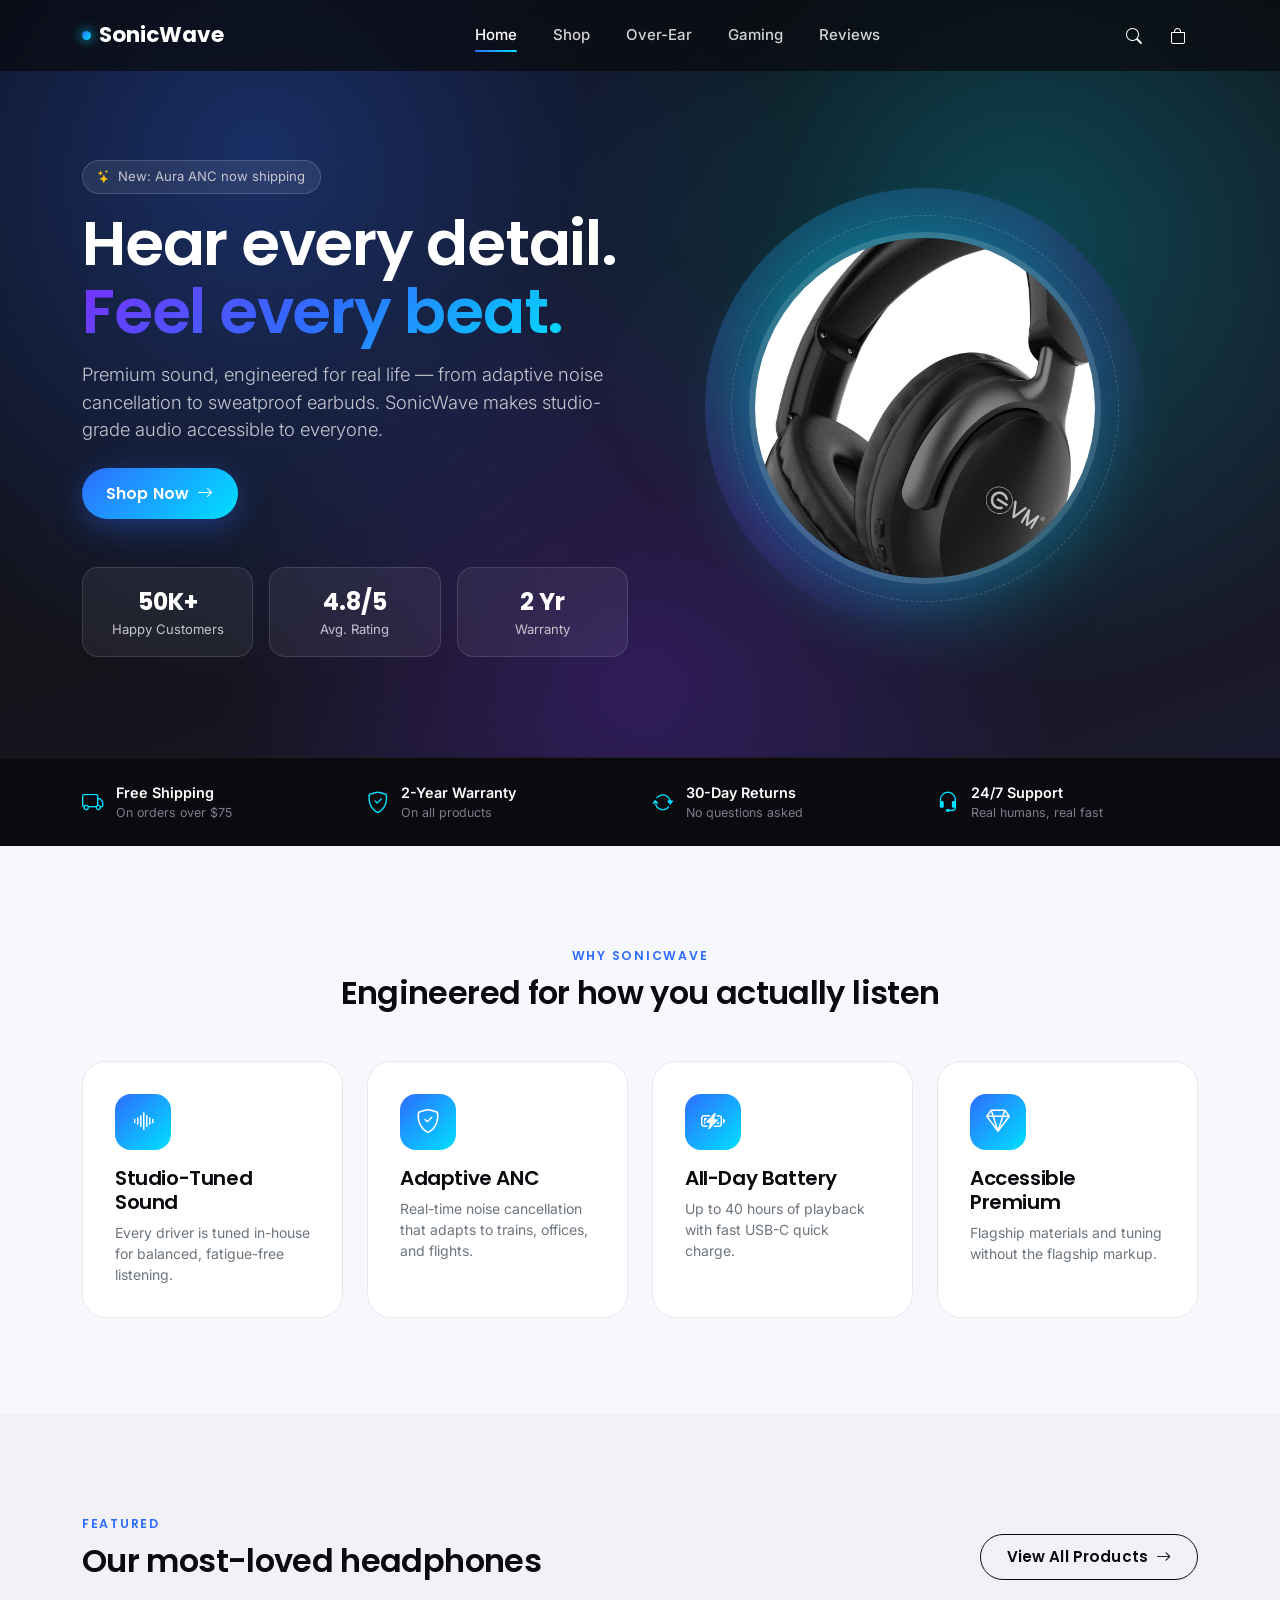
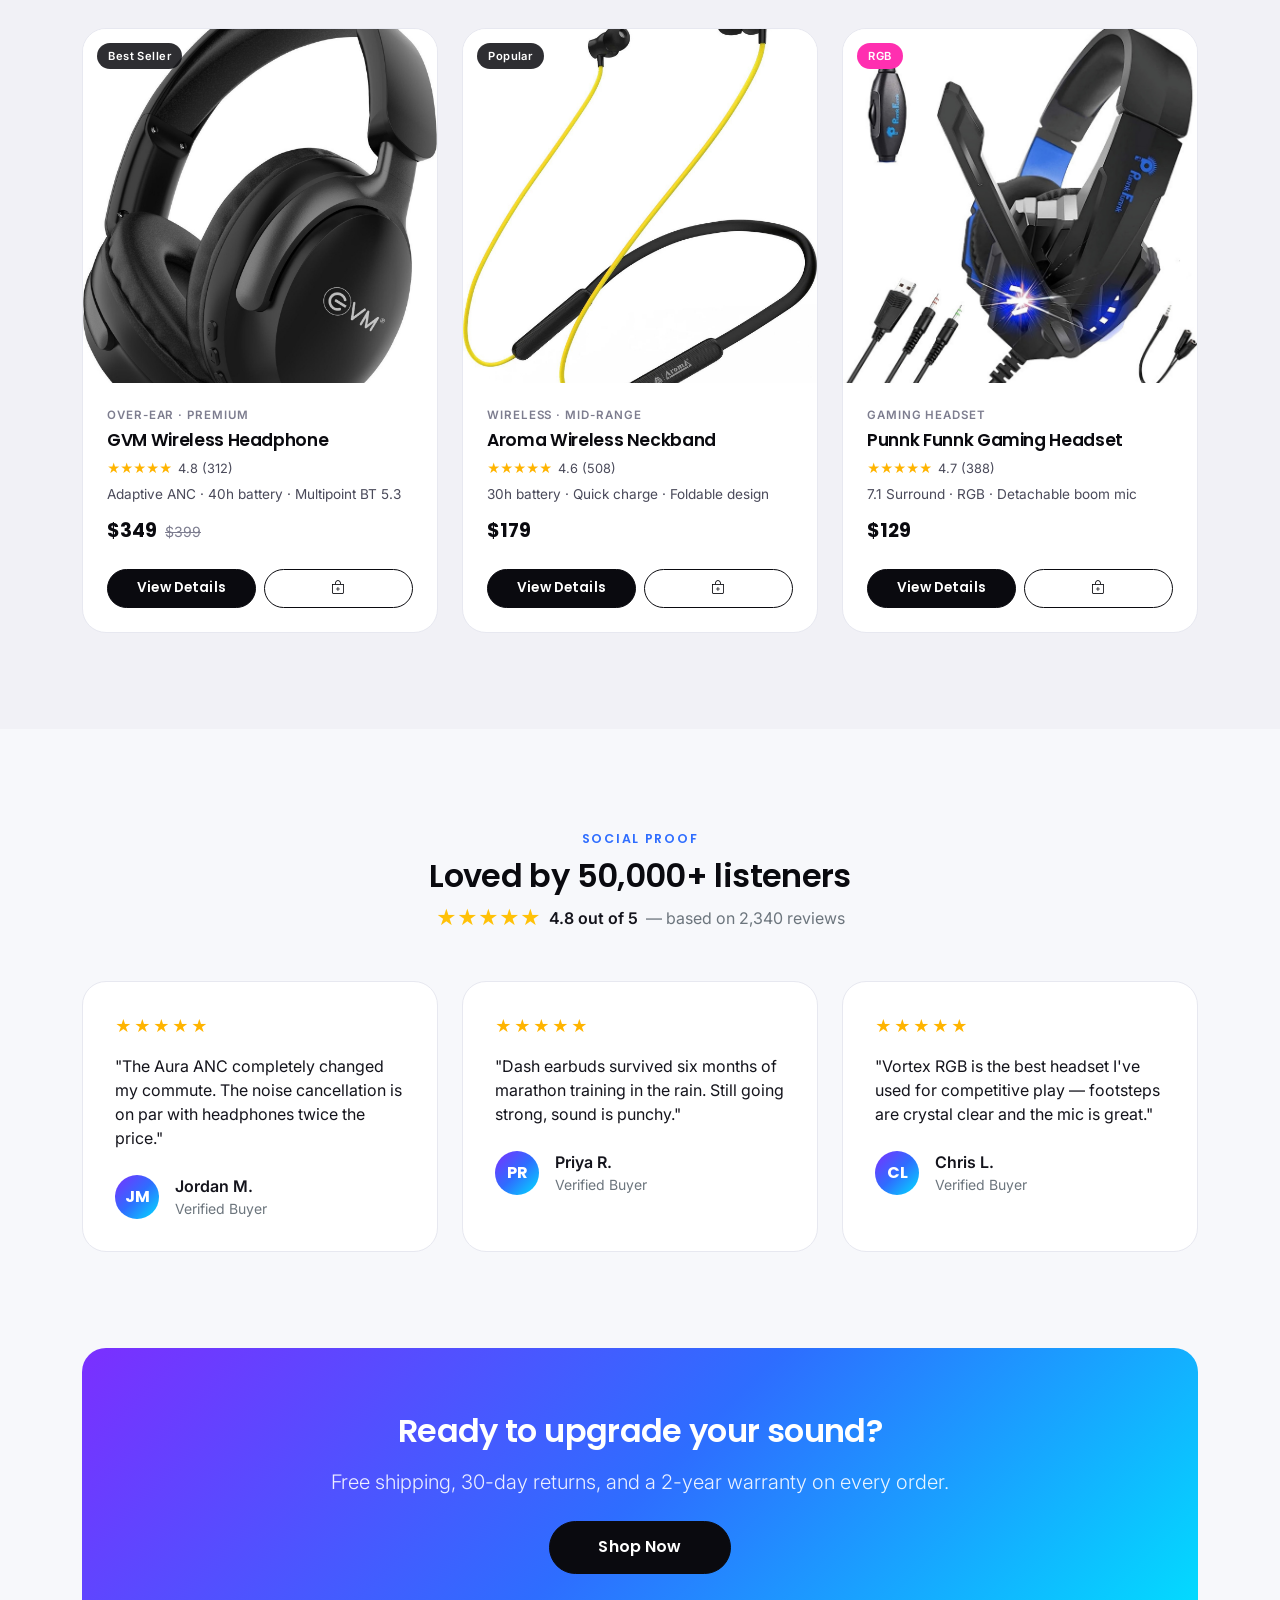
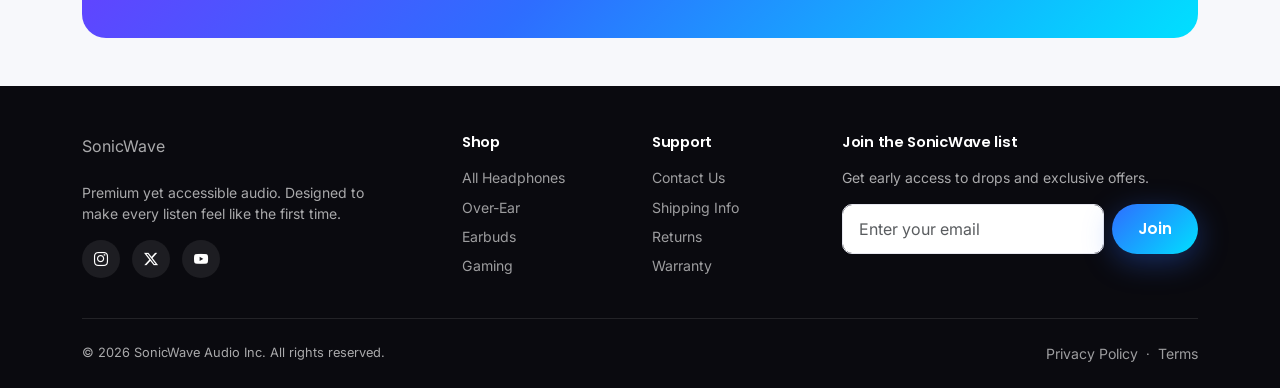
==== index.html @ 08d79854 "Initial commit" ====
<!DOCTYPE html>
<html lang="en">
<head>
<meta charset="UTF-8">
<meta name="viewport" content="width=device-width, initial-scale=1.0">
<title>SonicWave — Hear Every Detail</title>
<link rel="icon" href="images/favicon.png">
<meta name="description" content="SonicWave — premium yet accessible headphones. Over-ear ANC, wireless, sport earbuds, gaming and studio audio.">
<link rel="preconnect" href="https://fonts.googleapis.com">
<link href="https://fonts.googleapis.com/css2?family=Poppins:wght@500;600;700;800&family=Inter:wght@400;500;600;700&display=swap" rel="stylesheet">
<link href="https://cdn.jsdelivr.net/npm/bootstrap@5.3.3/dist/css/bootstrap.min.css" rel="stylesheet">
<link rel="stylesheet" href="https://cdn.jsdelivr.net/npm/bootstrap-icons@1.11.3/font/bootstrap-icons.css">
<link rel="stylesheet" href="css/style.css">
</head>
<body>

<!-- ============================== NAVBAR ============================== -->
<nav class="navbar navbar-expand-lg navbar-sonic fixed-top">
  <div class="container">
    <a class="navbar-brand" href="index.html"><span class="brand-dot"></span>SonicWave</a>
    <div class="collapse navbar-collapse d-none d-lg-flex">
      <ul class="navbar-nav mx-auto gap-1">
        <li class="nav-item"><a class="nav-link active" href="index.html">Home</a></li>
        <li class="nav-item"><a class="nav-link" href="shop.html">Shop</a></li>
        <li class="nav-item"><a class="nav-link" href="shop.html?category=Over-Ear">Over-Ear</a></li>
        <li class="nav-item"><a class="nav-link" href="shop.html?category=Gaming">Gaming</a></li>
        <li class="nav-item"><a class="nav-link" href="#reviews">Reviews</a></li>
      </ul>
    </div>
    <div class="d-flex align-items-center gap-1">
      <a href="shop.html" class="icon-link d-none d-md-inline-flex" aria-label="Search"><i class="bi bi-search"></i></a>
      <a href="cart.html" class="icon-link" aria-label="Cart">
        <i class="bi bi-bag"></i>
        <span class="cart-badge js-cart-count">0</span>
      </a>
      <button class="navbar-toggler d-lg-none" type="button" data-bs-toggle="offcanvas" data-bs-target="#navMenu" aria-label="Toggle navigation">
        <i class="bi bi-list fs-2"></i>
      </button>
    </div>
  </div>
</nav>

<!-- Mobile Offcanvas Menu -->
<div class="offcanvas offcanvas-start offcanvas-sonic" tabindex="-1" id="navMenu">
  <div class="offcanvas-header">
    <span class="navbar-brand"><span class="brand-dot"></span>SonicWave</span>
    <button type="button" class="btn-close btn-close-white" data-bs-dismiss="offcanvas" aria-label="Close"></button>
  </div>
  <div class="offcanvas-body">
    <ul class="navbar-nav">
      <li class="nav-item"><a class="nav-link" href="index.html">Home</a></li>
      <li class="nav-item"><a class="nav-link" href="shop.html">Shop All</a></li>
      <li class="nav-item"><a class="nav-link" href="cart.html">Cart</a></li>
      <li class="nav-item"><a class="nav-link" href="checkout.html">Checkout</a></li>
    </ul>
  </div>
</div>

<!-- ============================== HERO ============================== -->
<header class="hero-sonic">
  <div class="container position-relative">
    <div class="row align-items-center gy-5">
      <div class="col-lg-6">
        <span class="hero-badge"><i class="bi bi-stars text-warning"></i> New: Aura ANC now shipping</span>
        <h1 class="mt-3 mb-3">Hear every detail. <span class="text-gradient">Feel every beat.</span></h1>
        <p class="lead mb-4">Premium sound, engineered for real life — from adaptive noise cancellation to sweatproof earbuds. SonicWave makes studio-grade audio accessible to everyone.</p>
        <div class="d-flex flex-wrap gap-3 mb-5">
          <a href="shop.html" class="btn btn-primary-gradient btn-lg px-4">Shop Now <i class="bi bi-arrow-right ms-1"></i></a>
        </div>
        <div class="row g-3">
          <div class="col-4">
            <div class="stat-pill text-center">
              <div class="stat-num">50K+</div>
              <div class="stat-label">Happy Customers</div>
            </div>
          </div>
          <div class="col-4">
            <div class="stat-pill text-center">
              <div class="stat-num">4.8/5</div>
              <div class="stat-label">Avg. Rating</div>
            </div>
          </div>
          <div class="col-4">
            <div class="stat-pill text-center">
              <div class="stat-num">2 Yr</div>
              <div class="stat-label">Warranty</div>
            </div>
          </div>
        </div>
      </div>
      <div class="col-lg-6">
        <div class="hero-art mx-auto" style="max-width:440px;">
          <div class="glow-ring"></div>
          <img src="images/over1-main.jpeg" alt="SonicWave Aura ANC headphones" loading="eager">
        </div>
      </div>
    </div>
  </div>
</header>

<!-- ============================== TRUST BAR ============================== -->
<section class="trust-bar py-4">
  <div class="container">
    <div class="row g-4">
      <div class="col-6 col-md-3">
        <div class="trust-item">
          <i class="bi bi-truck"></i>
          <div><div class="t-title">Free Shipping</div><div class="t-sub">On orders over $75</div></div>
        </div>
      </div>
      <div class="col-6 col-md-3">
        <div class="trust-item">
          <i class="bi bi-shield-check"></i>
          <div><div class="t-title">2-Year Warranty</div><div class="t-sub">On all products</div></div>
        </div>
      </div>
      <div class="col-6 col-md-3">
        <div class="trust-item">
          <i class="bi bi-arrow-repeat"></i>
          <div><div class="t-title">30-Day Returns</div><div class="t-sub">No questions asked</div></div>
        </div>
      </div>
      <div class="col-6 col-md-3">
        <div class="trust-item">
          <i class="bi bi-headset"></i>
          <div><div class="t-title">24/7 Support</div><div class="t-sub">Real humans, real fast</div></div>
        </div>
      </div>
    </div>
  </div>
</section>

<!-- ============================== VALUE PROPS ============================== -->
<section class="section-pad">
  <div class="container">
    <div class="text-center mb-5">
      <span class="section-eyebrow">Why SonicWave</span>
      <h2 class="mt-2">Engineered for how you actually listen</h2>
    </div>
    <div class="row g-4">
      <div class="col-md-3 col-6">
        <div class="value-card">
          <div class="value-icon"><i class="bi bi-soundwave"></i></div>
          <h5>Studio-Tuned Sound</h5>
          <p class="text-secondary small mb-0">Every driver is tuned in-house for balanced, fatigue-free listening.</p>
        </div>
      </div>
      <div class="col-md-3 col-6">
        <div class="value-card">
          <div class="value-icon"><i class="bi bi-shield-check"></i></div>
          <h5>Adaptive ANC</h5>
          <p class="text-secondary small mb-0">Real-time noise cancellation that adapts to trains, offices, and flights.</p>
        </div>
      </div>
      <div class="col-md-3 col-6">
        <div class="value-card">
          <div class="value-icon"><i class="bi bi-battery-charging"></i></div>
          <h5>All-Day Battery</h5>
          <p class="text-secondary small mb-0">Up to 40 hours of playback with fast USB-C quick charge.</p>
        </div>
      </div>
      <div class="col-md-3 col-6">
        <div class="value-card">
          <div class="value-icon"><i class="bi bi-gem"></i></div>
          <h5>Accessible Premium</h5>
          <p class="text-secondary small mb-0">Flagship materials and tuning without the flagship markup.</p>
        </div>
      </div>
    </div>
  </div>
</section>

<!-- ============================== FEATURED PRODUCTS ============================== -->
<section class="section-pad bg-surface-alt">
  <div class="container">
    <div class="d-flex flex-wrap justify-content-between align-items-end mb-5 gap-3">
      <div>
        <span class="section-eyebrow">Featured</span>
        <h2 class="mt-2 mb-0">Our most-loved headphones</h2>
      </div>
      <a href="shop.html" class="btn btn-outline-dark-pill">View All Products <i class="bi bi-arrow-right ms-1"></i></a>
    </div>

    <div class="row g-4">

      <!-- Card: Aura ANC -->
      <div class="col-lg-4 col-md-6">
        <div class="product-card">
          <div class="product-media tone-1 position-relative">
            <span class="media-badge">Best Seller</span>
            <img src="images/over1-main.jpeg" alt="SonicWave Aura ANC" loading="lazy">
          </div>
          <div class="card-body-sonic">
            <span class="p-category">Over-Ear · Premium</span>
            <a href="product.html?id=aura-anc" class="text-decoration-none"><h3 class="p-name">GVM Wireless Headphone</h3></a>
            <div class="rating-row"><span class="stars">★★★★★</span> 4.8 (312)</div>
            <p class="p-feature">Adaptive ANC · 40h battery · Multipoint BT 5.3</p>
            <div class="p-price-row">
              <span class="p-price">$349</span>
              <span class="p-price-old">$399</span>
            </div>
          </div>
          <div class="card-actions">
            <a href="product.html?id=aura-anc" class="btn btn-dark-pill btn-sm">View Details</a>
            <button class="btn btn-outline-dark-pill btn-sm" onclick="swAddToCart('aura-anc','black',1)"><i class="bi bi-bag-plus"></i></button>
          </div>
        </div>
      </div>

      <!-- Card: Pulse -->
      <div class="col-lg-4 col-md-6">
        <div class="product-card">
          <div class="product-media tone-2 position-relative">
            <span class="media-badge">Popular</span>
            <img src="images/wireless-main.jpeg" alt="Aroma Wireless Neckband" loading="lazy">
          </div>
          <div class="card-body-sonic">
            <span class="p-category">Wireless · Mid-Range</span>
            <a href="product.html?id=pulse-wireless" class="text-decoration-none"><h3 class="p-name">Aroma Wireless Neckband</h3></a>
            <div class="rating-row"><span class="stars">★★★★★</span> 4.6 (508)</div>
            <p class="p-feature">30h battery · Quick charge · Foldable design</p>
            <div class="p-price-row"><span class="p-price">$179</span></div>
          </div>
          <div class="card-actions">
            <a href="product.html?id=pulse-wireless" class="btn btn-dark-pill btn-sm">View Details</a>
            <button class="btn btn-outline-dark-pill btn-sm" onclick="swAddToCart('pulse-wireless','black',1)"><i class="bi bi-bag-plus"></i></button>
          </div>
        </div>
      </div>

      <!-- Card: Vortex Gaming -->
      <div class="col-lg-4 col-md-6">
        <div class="product-card">
          <div class="product-media tone-5 position-relative">
            <span class="media-badge badge-sale">RGB</span>
            <img src="images/gaming-main.jpeg" alt="Punnk Funnk Gaming Headset" loading="lazy">
          </div>
          <div class="card-body-sonic">
            <span class="p-category">Gaming Headset</span>
            <a href="product.html?id=vortex-gaming" class="text-decoration-none"><h3 class="p-name">Punnk Funnk Gaming Headset</h3></a>
            <div class="rating-row"><span class="stars">★★★★★</span> 4.7 (388)</div>
            <p class="p-feature">7.1 Surround · RGB · Detachable boom mic</p>
            <div class="p-price-row"><span class="p-price">$129</span></div>
          </div>
          <div class="card-actions">
            <a href="product.html?id=vortex-gaming" class="btn btn-dark-pill btn-sm">View Details</a>
            <button class="btn btn-outline-dark-pill btn-sm" onclick="swAddToCart('vortex-gaming','black',1)"><i class="bi bi-bag-plus"></i></button>
          </div>
        </div>
      </div>

    </div>
  </div>
</section>

<!-- ============================== SOCIAL PROOF / REVIEWS ============================== -->
<section class="section-pad" id="reviews">
  <div class="container">
    <div class="text-center mb-5">
      <span class="section-eyebrow">Social Proof</span>
      <h2 class="mt-2">Loved by 50,000+ listeners</h2>
      <div class="d-flex justify-content-center align-items-center gap-2 mt-2">
        <span class="text-warning fs-5">★★★★★</span>
        <span class="fw-semibold">4.8 out of 5</span>
        <span class="text-secondary">— based on 2,340 reviews</span>
      </div>
    </div>
    <div class="row g-4">
      <div class="col-md-4">
        <div class="testimonial-card">
          <div class="stars mb-3">★★★★★</div>
          <p class="mb-4">"The Aura ANC completely changed my commute. The noise cancellation is on par with headphones twice the price."</p>
          <div class="d-flex align-items-center gap-3">
            <div class="t-avatar">JM</div>
            <div><div class="fw-semibold">Jordan M.</div><div class="small text-secondary">Verified Buyer</div></div>
          </div>
        </div>
      </div>
      <div class="col-md-4">
        <div class="testimonial-card">
          <div class="stars mb-3">★★★★★</div>
          <p class="mb-4">"Dash earbuds survived six months of marathon training in the rain. Still going strong, sound is punchy."</p>
          <div class="d-flex align-items-center gap-3">
            <div class="t-avatar">PR</div>
            <div><div class="fw-semibold">Priya R.</div><div class="small text-secondary">Verified Buyer</div></div>
          </div>
        </div>
      </div>
      <div class="col-md-4">
        <div class="testimonial-card">
          <div class="stars mb-3">★★★★★</div>
          <p class="mb-4">"Vortex RGB is the best headset I've used for competitive play — footsteps are crystal clear and the mic is great."</p>
          <div class="d-flex align-items-center gap-3">
            <div class="t-avatar">CL</div>
            <div><div class="fw-semibold">Chris L.</div><div class="small text-secondary">Verified Buyer</div></div>
          </div>
        </div>
      </div>
    </div>
  </div>
</section>

<!-- ============================== FINAL CTA BANNER ============================== -->
<section class="container pb-5">
  <div class="cta-banner text-center">
    <div class="position-relative">
      <h2 class="mb-3">Ready to upgrade your sound?</h2>
      <p class="lead mb-4" style="color:rgba(255,255,255,0.9);">Free shipping, 30-day returns, and a 2-year warranty on every order.</p>
      <a href="shop.html" class="btn btn-dark-pill btn-lg px-5">Shop Now</a>
    </div>
  </div>
</section>

<!-- ============================== FOOTER ============================== -->
<footer class="footer-sonic pt-5 pb-4">
  <div class="container">
    <div class="row g-4">
      <div class="col-lg-4">
        <span class="navbar-brand mb-3 d-inline-flex"><span class="brand-dot"></span>SonicWave</span>
        <p class="small mt-2" style="max-width:320px;">Premium yet accessible audio. Designed to make every listen feel like the first time.</p>
        <div class="mt-3">
          <a href="#" class="social-icon" aria-label="Instagram"><i class="bi bi-instagram"></i></a>
          <a href="#" class="social-icon" aria-label="Twitter"><i class="bi bi-twitter-x"></i></a>
          <a href="#" class="social-icon" aria-label="YouTube"><i class="bi bi-youtube"></i></a>
        </div>
      </div>
      <div class="col-lg-2 col-6">
        <h6>Shop</h6>
        <a href="shop.html">All Headphones</a>
        <a href="shop.html?category=Over-Ear">Over-Ear</a>
        <a href="shop.html?category=Earbuds">Earbuds</a>
        <a href="shop.html?category=Gaming">Gaming</a>
      </div>
      <div class="col-lg-2 col-6">
        <h6>Support</h6>
        <a href="#">Contact Us</a>
        <a href="#">Shipping Info</a>
        <a href="#">Returns</a>
        <a href="#">Warranty</a>
      </div>
      <div class="col-lg-4">
        <h6>Join the SonicWave list</h6>
        <p class="small">Get early access to drops and exclusive offers.</p>
        <form class="js-newsletter-form d-flex gap-2">
          <input type="email" class="form-control" placeholder="Enter your email" required>
          <button class="btn btn-primary-gradient" type="submit">Join</button>
        </form>
      </div>
    </div>
    <div class="footer-bottom d-flex flex-wrap justify-content-between gap-2">
      <span>© 2026 SonicWave Audio Inc. All rights reserved.</span>
      <span><a href="#" class="d-inline">Privacy Policy</a> &nbsp;·&nbsp; <a href="#" class="d-inline">Terms</a></span>
    </div>
  </div>
</footer>

<script src="https://cdn.jsdelivr.net/npm/bootstrap@5.3.3/dist/js/bootstrap.bundle.min.js"></script>
<script src="js/main.js"></script>
</body>
</html>
---- css/style.css ----
/* ==========================================================================
   SonicWave — Design System
   ========================================================================== */

:root {
  /* Colors */
  --sw-black: #0a0a0f;
  --sw-charcoal: #14141c;
  --sw-charcoal-2: #1c1c26;
  --sw-gray-900: #1f1f2b;
  --sw-gray-700: #4a4a5a;
  --sw-gray-500: #7d7d8f;
  --sw-gray-300: #c6c6d0;
  --sw-gray-100: #f1f1f6;
  --sw-white: #ffffff;

  --sw-blue: #2e6dff;
  --sw-cyan: #00e0ff;
  --sw-purple: #7b2fff;
  --sw-pink: #ff2fb0;

  --sw-gradient-primary: linear-gradient(135deg, var(--sw-blue) 0%, var(--sw-cyan) 100%);
  --sw-gradient-accent: linear-gradient(135deg, var(--sw-purple) 0%, var(--sw-blue) 50%, var(--sw-cyan) 100%);
  --sw-gradient-dark: linear-gradient(160deg, #0a0a0f 0%, #14141c 60%, #1a1a2e 100%);
  --sw-gradient-radial: radial-gradient(circle at 20% 20%, rgba(46,109,255,0.35), transparent 45%),
                        radial-gradient(circle at 80% 30%, rgba(0,224,255,0.25), transparent 40%),
                        radial-gradient(circle at 50% 90%, rgba(123,47,255,0.25), transparent 45%);

  --sw-bg: #f7f8fb;
  --sw-surface: #ffffff;
  --sw-border: #e7e8f0;

  /* Typography */
  --font-heading: 'Poppins', sans-serif;
  --font-body: 'Inter', sans-serif;

  /* Spacing (8px grid) */
  --sp-1: 8px;
  --sp-2: 16px;
  --sp-3: 24px;
  --sp-4: 32px;
  --sp-5: 48px;
  --sp-6: 64px;
  --sp-7: 96px;

  /* Radius & Shadow */
  --radius-sm: 10px;
  --radius-md: 16px;
  --radius-lg: 24px;
  --radius-pill: 999px;

  --shadow-sm: 0 2px 8px rgba(10,10,15,0.06);
  --shadow-md: 0 8px 24px rgba(10,10,15,0.10);
  --shadow-lg: 0 20px 48px rgba(10,10,15,0.16);
  --shadow-glow: 0 8px 30px rgba(46,109,255,0.35);
}

/* ==========================================================================
   Base
   ========================================================================== */

* { box-sizing: border-box; }

html { scroll-behavior: smooth; }

body {
  font-family: var(--font-body);
  color: var(--sw-charcoal);
  background: var(--sw-bg);
  -webkit-font-smoothing: antialiased;
}

h1, h2, h3, h4, h5, h6, .font-heading {
  font-family: var(--font-heading);
  font-weight: 600;
  letter-spacing: -0.02em;
  color: var(--sw-black);
}

a { text-decoration: none; }

.text-gradient {
  background: var(--sw-gradient-accent);
  -webkit-background-clip: text;
  background-clip: text;
  color: transparent;
}

.section-eyebrow {
  font-family: var(--font-heading);
  font-weight: 600;
  font-size: 0.78rem;
  letter-spacing: 0.14em;
  text-transform: uppercase;
  color: var(--sw-blue);
}

.section-pad { padding-top: var(--sp-7); padding-bottom: var(--sp-7); }
.icon-link>.bi{
  height: unset;
}
@media (max-width: 767px) {
  .section-pad { padding-top: var(--sp-5); padding-bottom: var(--sp-5); }
}

.bg-dark-gradient { background: var(--sw-gradient-dark); }
.bg-surface-alt { background: var(--sw-gray-100); }

/* ==========================================================================
   Buttons
   ========================================================================== */

.btn {
  font-family: var(--font-heading);
  font-weight: 600;
  border-radius: var(--radius-pill);
  padding: 0.65rem 1.6rem;
  transition: transform 0.2s ease, box-shadow 0.2s ease, background 0.2s ease, color 0.2s ease;
  letter-spacing: 0.01em;
  font-size: 0.95rem;
}

.btn-sm { padding: 0.45rem 1rem; font-size: 0.8rem; }
.btn-lg { padding: 0.85rem 2rem; font-size: 1rem; }
@media (max-width: 480px) {
  .btn { padding: 0.55rem 1.3rem; font-size: 0.88rem; }
  .btn-lg { padding: 0.75rem 1.5rem; font-size: 0.9rem; }
}

.btn-primary-gradient {
  background: var(--sw-gradient-primary);
  border: none;
  color: #fff;
  box-shadow: var(--shadow-glow);
}
.btn-primary-gradient:hover,
.btn-primary-gradient:focus {
  color: #fff;
  transform: translateY(-2px);
  box-shadow: 0 14px 34px rgba(46,109,255,0.45);
}
.btn-primary-gradient:active { transform: translateY(0); }

.btn-dark-pill {
  background: var(--sw-black);
  border: 1px solid var(--sw-black);
  color: #fff;
}
.btn-dark-pill:hover { background: #000; color: #fff; transform: translateY(-2px); box-shadow: var(--shadow-md); }

.btn-outline-light-pill {
  background: transparent;
  border: 1.5px solid rgba(255,255,255,0.5);
  color: #fff;
}
.btn-outline-light-pill:hover { background: rgba(255,255,255,0.12); border-color: #fff; color: #fff; transform: translateY(-2px); }

.btn-outline-dark-pill {
  background: transparent;
  border: 1.5px solid var(--sw-black);
  color: var(--sw-black);
}
.btn-outline-dark-pill:hover { background: var(--sw-black); color: #fff; transform: translateY(-2px); }

.btn-ghost-icon {
  background: var(--sw-gray-100);
  border: none;
  border-radius: 50%;
  width: 42px;
  height: 42px;
  display: inline-flex;
  align-items: center;
  justify-content: center;
  transition: background 0.2s ease, transform 0.2s ease;
  color: var(--sw-black);
}
.btn-ghost-icon:hover { background: var(--sw-gray-300); transform: translateY(-1px); }

/* ==========================================================================
   Navbar
   ========================================================================== */

.navbar-sonic {
  background: rgba(10,10,15,0.72);
  backdrop-filter: blur(14px);
  -webkit-backdrop-filter: blur(14px);
  padding-top: 0.9rem;
  padding-bottom: 0.9rem;
  transition: background 0.25s ease, padding 0.25s ease, box-shadow .25s ease;
}
.navbar-sonic.is-scrolled {
  background: rgba(10,10,15,0.92);
  box-shadow: 0 6px 24px rgba(0,0,0,0.25);
  padding-top: 0.55rem;
  padding-bottom: 0.55rem;
}
.navbar-sonic .navbar-brand {
  font-family: var(--font-heading);
  font-weight: 700;
  font-size: 1.35rem;
  color: #fff;
  display: flex;
  align-items: center;
  gap: 8px;
}
.navbar-sonic .navbar-brand .brand-dot {
  width: 9px; height: 9px; border-radius: 50%;
  background: var(--sw-gradient-primary);
  box-shadow: 0 0 12px var(--sw-cyan);
}
.navbar-sonic .nav-link {
  color: rgba(255,255,255,0.82);
  font-weight: 500;
  font-size: 0.94rem;
  padding: 0.5rem 1rem !important;
  position: relative;
}
.navbar-sonic .nav-link:hover,
.navbar-sonic .nav-link.active { color: #fff; }
.navbar-sonic .nav-link.active::after {
  content: '';
  position: absolute;
  left: 1rem; right: 1rem; bottom: 0.15rem;
  height: 2px;
  background: var(--sw-gradient-primary);
  border-radius: 2px;
}
.navbar-sonic .icon-link {
  color: #fff;
  position: relative;
  display: inline-flex;
  align-items: center;
  justify-content: center;
  width: 40px; height: 40px;
  border-radius: 50%;
  transition: background 0.2s ease;
}
.navbar-sonic .icon-link:hover { background: rgba(255,255,255,0.1); }
.cart-badge {
  position: absolute;
  top: 2px; right: 2px;
  background: var(--sw-gradient-primary);
  color: #fff;
  font-size: 0.62rem;
  font-weight: 700;
  min-width: 17px;
  height: 17px;
  border-radius: 50%;
  display: flex;
  align-items: center;
  justify-content: center;
  padding: 0 3px;
}
.navbar-sonic .navbar-toggler { border: none; color: #fff; padding: 0.25rem; }
.navbar-sonic .navbar-toggler:focus { box-shadow: none; }
.offcanvas-sonic { background: var(--sw-black); color: #fff; }
.offcanvas-sonic .nav-link { color: rgba(255,255,255,0.85); font-size: 1.05rem; padding: 0.7rem 0 !important; }
.offcanvas-sonic .nav-link:hover { color: var(--sw-cyan); }

/* ==========================================================================
   Hero
   ========================================================================== */

.hero-sonic {
  position: relative;
  background: var(--sw-gradient-dark);
  overflow: hidden;
  padding-top: 160px;
  padding-bottom: 100px;
  color: #fff;
}
.hero-sonic h1 {
  font-size: clamp(1.8rem, 4vw, 3.9rem);
}
@media (max-width: 767px) {
  .hero-sonic { padding-top: 118px; padding-bottom: 64px; }
  .hero-sonic h1 { font-size: 1.9rem; }
  .hero-sonic p.lead { font-size: 1rem; }
}
.hero-sonic::before {
  content: '';
  position: absolute;
  inset: 0;
  background: var(--sw-gradient-radial);
  pointer-events: none;
}
.hero-sonic .hero-badge {
  display: inline-flex;
  align-items: center;
  gap: 8px;
  background: rgba(255,255,255,0.08);
  border: 1px solid rgba(255,255,255,0.16);
  padding: 0.4rem 0.9rem;
  border-radius: var(--radius-pill);
  font-size: 0.82rem;
  color: var(--sw-gray-300);
}
.hero-sonic h1 {
  color: #fff;
  font-size: clamp(2.3rem, 5vw, 3.9rem);
  line-height: 1.08;
}
.hero-sonic p.lead { color: var(--sw-gray-300); font-size: 1.15rem; }

.hero-art {
  position: relative;
  aspect-ratio: 1 / 1;
  border-radius: 50%;
  background: radial-gradient(circle at 35% 30%, rgba(0,224,255,0.35), rgba(123,47,255,0.15) 55%, transparent 75%);
  display: flex;
  align-items: center;
  justify-content: center;
}
.hero-art .glow-ring {
  position: absolute;
  inset: 6%;
  border-radius: 50%;
  border: 1px dashed rgba(255,255,255,0.18);
  animation: spin 30s linear infinite;
}
.hero-art img {
  width: 80%; height: 80%;
  object-fit: cover;
  border-radius: 50%;
  border: 6px solid rgba(255,255,255,0.15);
  filter: drop-shadow(0 20px 40px rgba(0,224,255,0.35));
}
@keyframes spin { from { transform: rotate(0deg);} to { transform: rotate(360deg);} }

.stat-pill {
  background: rgba(255,255,255,0.06);
  border: 1px solid rgba(255,255,255,0.12);
  border-radius: var(--radius-md);
  padding: var(--sp-2);
}
.stat-pill .stat-num { font-family: var(--font-heading); font-weight: 700; font-size: 1.5rem; color: #fff; }
.stat-pill .stat-label { color: var(--sw-gray-300); font-size: 0.82rem; }
@media (max-width: 480px) {
  .stat-pill { padding: 10px 6px; }
  .stat-pill .stat-num { font-size: 1.15rem; }
  .stat-pill .stat-label { font-size: 0.68rem; }
}

/* Trust bar */
.trust-bar { background: var(--sw-black); border-top: 1px solid rgba(255,255,255,0.08); }
.trust-item { color: rgba(255,255,255,0.85); display: flex; align-items: center; gap: 12px; }
.trust-item i { font-size: 1.35rem; color: var(--sw-cyan); }
.trust-item .t-title { font-weight: 600; font-size: 0.9rem; color: #fff; }
.trust-item .t-sub { font-size: 0.78rem; color: var(--sw-gray-500); }

/* Value props */
.value-card {
  background: var(--sw-surface);
  border: 1px solid var(--sw-border);
  border-radius: var(--radius-lg);
  padding: var(--sp-4);
  height: 100%;
  transition: transform 0.25s ease, box-shadow 0.25s ease, border-color .25s ease;
}
.value-card:hover { transform: translateY(-6px); box-shadow: var(--shadow-lg); border-color: transparent; }
.value-icon {
  width: 56px; height: 56px;
  border-radius: 16px;
  background: var(--sw-gradient-primary);
  display: flex; align-items: center; justify-content: center;
  color: #fff; font-size: 1.5rem;
  margin-bottom: var(--sp-2);
}

/* ==========================================================================
   Product visuals (SVG art tiles, no external images)
   ========================================================================== */

.product-media {
  position: relative;
  border-radius: var(--radius-lg);
  overflow: hidden;
  display: flex;
  align-items: center;
  justify-content: center;
  aspect-ratio: 1 / 1;
}
.product-media img { width: 100%; height: 100%; object-fit: cover; display: block; }
.product-media.tone-1 { background: linear-gradient(150deg,#e8f3ff,#dbeeff); }
.product-media.tone-2 { background: linear-gradient(150deg,#eee6ff,#e3d9ff); }
.product-media.tone-3 { background: linear-gradient(150deg,#e6fbff,#d3f4ff); }
.product-media.tone-4 { background: linear-gradient(150deg,#ffe9f2,#ffd9ec); }
.product-media.tone-5 { background: linear-gradient(150deg,#111420,#1c2030); }
.product-media.tone-6 { background: linear-gradient(150deg,#fff3e2,#ffe6c2); }
.variant-tint {
  position: absolute; inset: 0;
  mix-blend-mode: multiply;
  opacity: 0.22;
  transition: background 0.25s ease;
  pointer-events: none;
}
.gallery-nav {
  position: absolute; top: 50%; transform: translateY(-50%);
  width: 40px; height: 40px; border-radius: 50%;
  background: rgba(255,255,255,0.9); border: none;
  display: flex; align-items: center; justify-content: center;
  color: var(--sw-black); z-index: 2;
  transition: background 0.2s ease, transform 0.2s ease;
}
.gallery-nav:hover { background: #fff; transform: translateY(-50%) scale(1.08); }
.gallery-prev { left: 14px; }
.gallery-next { right: 14px; }
.product-media .media-badge {
  position: absolute; top: 14px; left: 14px;
  background: rgba(10,10,15,0.85);
  color: #fff;
  font-size: 0.7rem;
  font-weight: 600;
  letter-spacing: 0.04em;
  padding: 0.3rem 0.7rem;
  border-radius: var(--radius-pill);
}
.product-media .media-badge.badge-sale { background: var(--sw-pink); }

/* ==========================================================================
   Product card (PLP + featured)
   ========================================================================== */

.product-card {
  background: var(--sw-surface);
  border: 1px solid var(--sw-border);
  border-radius: var(--radius-lg);
  overflow: hidden;
  height: 100%;
  transition: transform 0.25s ease, box-shadow 0.25s ease;
  display: flex;
  flex-direction: column;
}
.product-card:hover { transform: translateY(-8px); box-shadow: var(--shadow-lg); }
.product-card .product-media { border-radius: 0; }
.product-card .card-body-sonic { padding: var(--sp-3); display: flex; flex-direction: column; gap: 6px; flex: 1; }
.product-card .p-category { font-size: 0.72rem; text-transform: uppercase; letter-spacing: 0.08em; color: var(--sw-gray-500); font-weight: 600; }
.product-card .p-name { font-family: var(--font-heading); font-weight: 600; font-size: 1.08rem; color: var(--sw-black); margin-bottom: 2px; }
.product-card .p-feature { font-size: 0.85rem; color: var(--sw-gray-700); margin-bottom: 6px; }
.product-card .p-price-row { display: flex; align-items: baseline; gap: 8px; margin-top: auto; }
.product-card .p-price { font-family: var(--font-heading); font-weight: 700; font-size: 1.2rem; color: var(--sw-black); }
.product-card .p-price-old { font-size: 0.88rem; color: var(--sw-gray-500); text-decoration: line-through; }
.product-card .rating-row { display: flex; align-items: center; gap: 6px; font-size: 0.8rem; color: var(--sw-gray-700); }
.product-card .rating-row .stars { color: #ffb400; }
.product-card .card-actions { padding: 0 var(--sp-3) var(--sp-3); display: flex; gap: 8px; }
.product-card .card-actions .btn { flex: 1; font-size: 0.85rem; padding: 0.5rem 0.9rem; }
@media (max-width: 480px) {
  .product-card .card-actions { gap: 6px; }
  .product-card .card-actions .btn { font-size: 0.78rem; padding: 0.45rem 0.7rem; }
}

/* Wishlist heart */
/* ==========================================================================
   Filters (PLP)
   ========================================================================== */

.filter-panel { background: var(--sw-surface); border: 1px solid var(--sw-border); border-radius: var(--radius-lg); padding: var(--sp-3); }
.filter-panel h6 { font-family: var(--font-heading); font-weight: 600; font-size: 0.92rem; margin-bottom: var(--sp-2); }
.filter-panel .form-check { margin-bottom: 8px; }
.filter-panel .form-check-label { font-size: 0.9rem; color: var(--sw-gray-700); }
.filter-panel .form-check-input:checked { background-color: var(--sw-blue); border-color: var(--sw-blue); }
.filter-panel hr { border-color: var(--sw-border); margin: var(--sp-3) 0; }

/* ==========================================================================
   PDP
   ========================================================================== */

.pdp-thumb {
  border-radius: var(--radius-md);
  aspect-ratio: 1/1;
  cursor: pointer;
  border: 2px solid transparent;
  transition: border-color 0.2s ease;
  padding: 0;
  width: 100%;
  display: block;
}
.pdp-thumb.active { border-color: var(--sw-blue); }
.pdp-thumb img { width: 100%; height: 100%; object-fit: cover; border-radius: calc(var(--radius-md) - 2px); }

.swatch {
  width: 34px; height: 34px;
  border-radius: 50%;
  border: 2px solid #fff;
  outline: 1px solid var(--sw-border);
  cursor: pointer;
  display: inline-block;
  transition: outline-color 0.2s ease, transform 0.15s ease;
}
.swatch.active { outline: 2px solid var(--sw-black); transform: scale(1.08); }

.variant-option {
  border: 1.5px solid var(--sw-border);
  border-radius: var(--radius-sm);
  padding: 0.55rem 1rem;
  font-size: 0.88rem;
  font-weight: 500;
  cursor: pointer;
  background: var(--sw-surface);
  transition: all 0.15s ease;
}
.variant-option.active { border-color: var(--sw-black); background: var(--sw-black); color: #fff; }

.feature-pill {
  display: flex; align-items: center; gap: 10px;
  background: var(--sw-gray-100);
  border-radius: var(--radius-md);
  padding: var(--sp-2);
}
.feature-pill i { font-size: 1.25rem; color: var(--sw-blue); }
.feature-pill .fp-label { font-size: 0.72rem; color: var(--sw-gray-500); text-transform: uppercase; letter-spacing: .05em; }
.feature-pill .fp-value { font-weight: 600; font-size: 0.9rem; }

.qty-stepper { display: inline-flex; align-items: center; border: 1.5px solid var(--sw-border); border-radius: var(--radius-pill); overflow: hidden; }
.qty-stepper button { width: 38px; height: 38px; border: none; background: transparent; font-size: 1.1rem; }
.qty-stepper button:hover { background: var(--sw-gray-100); }
.qty-stepper input { width: 44px; border: none; text-align: center; font-weight: 600; -moz-appearance: textfield; }
.qty-stepper input::-webkit-outer-spin-button, .qty-stepper input::-webkit-inner-spin-button { -webkit-appearance: none; margin: 0; }

.spec-table th { width: 40%; color: var(--sw-gray-500); font-weight: 500; background: var(--sw-gray-100); }
.spec-table td, .spec-table th { padding: 0.85rem 1rem; font-size: 0.9rem; }

.review-card { border-bottom: 1px solid var(--sw-border); padding: var(--sp-3) 0; }
.review-avatar { width: 42px; height: 42px; border-radius: 50%; background: var(--sw-gradient-primary); color: #fff; display: flex; align-items: center; justify-content: center; font-weight: 700; font-family: var(--font-heading); }
.rating-bar-row { display: flex; align-items: center; gap: 10px; font-size: 0.85rem; }
.rating-bar { flex: 1; height: 8px; border-radius: 4px; background: var(--sw-gray-100); overflow: hidden; }
.rating-bar span { display: block; height: 100%; background: var(--sw-gradient-primary); }

/* ==========================================================================
   Cart & Checkout
   ========================================================================== */

.cart-line { border-bottom: 1px solid var(--sw-border); padding: var(--sp-3) 0; }
.cart-line .cl-media { width: 96px; height: 96px; border-radius: var(--radius-md); flex-shrink: 0; }
.summary-card { background: var(--sw-surface); border: 1px solid var(--sw-border); border-radius: var(--radius-lg); padding: var(--sp-3); position: sticky; top: 100px; }
.summary-row { display: flex; justify-content: space-between; font-size: 0.92rem; padding: 6px 0; color: var(--sw-gray-700); }
.summary-row.total { font-size: 1.15rem; font-weight: 700; color: var(--sw-black); border-top: 1px solid var(--sw-border); margin-top: 8px; padding-top: 14px; }
.promo-input { border-radius: var(--radius-pill); }

.checkout-step-badge {
  width: 30px; height: 30px; border-radius: 50%;
  background: var(--sw-gradient-primary); color: #fff;
  display: inline-flex; align-items: center; justify-content: center;
  font-weight: 700; font-size: 0.85rem; margin-right: 10px;
}
.form-floating > label { color: var(--sw-gray-500); }
.form-control, .form-select { border-radius: var(--radius-sm); border-color: var(--sw-border); padding: 0.75rem 1rem; }
.form-control:focus, .form-select:focus { border-color: var(--sw-blue); box-shadow: 0 0 0 0.2rem rgba(46,109,255,0.15); }

.payment-option {
  border: 1.5px solid var(--sw-border);
  border-radius: var(--radius-md);
  padding: var(--sp-2) var(--sp-3);
  cursor: pointer;
  display: flex; align-items: center; gap: 12px;
  transition: border-color 0.15s ease, background 0.15s ease;
}
.payment-option.active { border-color: var(--sw-black); background: var(--sw-gray-100); }
.payment-option i { font-size: 1.4rem; }

.trust-badges-row { display: flex; gap: 18px; flex-wrap: wrap; align-items: center; }
.trust-badges-row .tb-item { display: flex; align-items: center; gap: 6px; font-size: 0.8rem; color: var(--sw-gray-700); }
.trust-badges-row i { color: var(--sw-blue); }

/* Empty state */
.empty-state { text-align: center; padding: var(--sp-7) var(--sp-2); }
.empty-state i { font-size: 3.5rem; color: var(--sw-gray-300); }

/* ==========================================================================
   Confirmation
   ========================================================================== */

.success-check {
  width: 96px; height: 96px; border-radius: 50%;
  background: var(--sw-gradient-primary);
  display: flex; align-items: center; justify-content: center;
  color: #fff; font-size: 2.8rem;
  box-shadow: var(--shadow-glow);
  margin: 0 auto;
  animation: pop 0.5s cubic-bezier(.34,1.56,.64,1);
}
@keyframes pop { from { transform: scale(0); opacity: 0; } to { transform: scale(1); opacity: 1; } }

.tracking-step { text-align: center; flex: 1; position: relative; }
.tracking-step .ts-dot {
  width: 34px; height: 34px; border-radius: 50%;
  background: var(--sw-gray-100); border: 2px solid var(--sw-border);
  display: flex; align-items: center; justify-content: center;
  margin: 0 auto 8px; font-size: 0.95rem; color: var(--sw-gray-500);
}
.tracking-step.done .ts-dot { background: var(--sw-gradient-primary); border-color: transparent; color: #fff; }
.tracking-step .ts-label { font-size: 0.8rem; color: var(--sw-gray-700); font-weight: 500; }
.tracking-line { position: absolute; top: 17px; left: -50%; width: 100%; height: 2px; background: var(--sw-border); z-index: -1; }
.tracking-step.done .tracking-line { background: var(--sw-gradient-primary); }
.tracking-step:first-child .tracking-line { display: none; }

/* ==========================================================================
   Testimonials
   ========================================================================== */

.testimonial-card {
  background: var(--sw-surface);
  border: 1px solid var(--sw-border);
  border-radius: var(--radius-lg);
  padding: var(--sp-4);
  height: 100%;
}
.testimonial-card .stars { color: #ffb400; letter-spacing: 2px; }
.testimonial-card .t-avatar { width: 44px; height: 44px; border-radius: 50%; background: var(--sw-gradient-accent); color: #fff; display: flex; align-items: center; justify-content: center; font-weight: 700; font-family: var(--font-heading); }

/* Final CTA banner */
.cta-banner {
  background: var(--sw-gradient-accent);
  border-radius: var(--radius-lg);
  padding: var(--sp-6) var(--sp-4);
  color: #fff;
  position: relative;
  overflow: hidden;
}
.cta-banner h2 { color: #fff; }
.cta-banner::after {
  content: '';
  position: absolute; inset: 0;
  background: radial-gradient(circle at 85% 20%, rgba(255,255,255,0.25), transparent 45%);
  display: none;
}

/* Footer */
.footer-sonic { background: var(--sw-black); color: rgba(255,255,255,0.65); }
.footer-sonic h6 { color: #fff; font-family: var(--font-heading); font-weight: 600; margin-bottom: var(--sp-2); font-size: 0.92rem; }
.footer-sonic a { color: rgba(255,255,255,0.6); font-size: 0.88rem; display: block; margin-bottom: 8px; }
.footer-sonic a:hover { color: var(--sw-cyan); }
.footer-sonic .social-icon {
  width: 38px; height: 38px; border-radius: 50%;
  background: rgba(255,255,255,0.08);
  display: inline-flex; align-items: center; justify-content: center;
  color: #fff; margin-right: 8px;
  transition: background 0.2s ease, transform 0.2s ease;
}
.footer-sonic .social-icon:hover { background: var(--sw-gradient-primary); transform: translateY(-3px); }
.footer-bottom { border-top: 1px solid rgba(255,255,255,0.1); font-size: 0.8rem; padding-top: var(--sp-3); margin-top: var(--sp-4); }

/* Breadcrumb */
.breadcrumb-sonic { background: transparent; padding: 0; margin-bottom: var(--sp-2); font-size: 0.85rem; }
.breadcrumb-sonic a { color: var(--sw-gray-500); }
.breadcrumb-sonic .active { color: var(--sw-black); font-weight: 500; }

/* Shop/Category page headers */
header.bg-dark-gradient { position: relative; }
header.bg-dark-gradient h1 { font-size: clamp(1.6rem, 3.5vw, 2.8rem); }
@media (max-width: 767px) {
  header.bg-dark-gradient { padding-top: 110px !important; padding-bottom: 32px !important; }
  header.bg-dark-gradient h1 { font-size: 1.6rem; }
  header.bg-dark-gradient p { font-size: 0.9rem; }
}

/* Toast */
.sonic-toast {
  position: fixed; top: 90px; right: 24px; z-index: 2000;
  background: var(--sw-black); color: #fff;
  padding: 14px 20px; border-radius: var(--radius-md);
  display: flex; align-items: center; gap: 12px;
  box-shadow: var(--shadow-lg);
  transform: translateX(140%);
  transition: transform 0.35s cubic-bezier(.34,1.56,.64,1);
}
.sonic-toast.show { transform: translateX(0); }
.sonic-toast i { color: var(--sw-cyan); font-size: 1.3rem; }

/* Utility */
.divider-dot { width: 4px; height: 4px; border-radius: 50%; background: var(--sw-gray-500); display: inline-block; }
.badge-soft { background: rgba(46,109,255,0.1); color: var(--sw-blue); font-weight: 600; padding: 0.4rem 0.8rem; border-radius: var(--radius-pill); font-size: 0.75rem; }

@media (max-width: 991px) {
  .summary-card { position: static; margin-top: var(--sp-4); }
}

/* Mobile filter toggle (PLP) */
.filter-toggle-btn { display: none; }
@media (max-width: 991px) {
  .filter-toggle-btn { display: inline-flex; }
}
@media (min-width: 992px) {
  #filterCollapse.collapse { display: block; }
}

/* Tracking steps tighten on small screens */
@media (max-width: 480px) {
  .tracking-step .ts-dot { width: 28px; height: 28px; font-size: 0.8rem; }
  .tracking-step .ts-label { font-size: 0.68rem; }
  .tracking-line { top: 14px; }
  .section-pad .col-md-3{
    width: 100%;
  }
  .review-avatar{
    display: none;
  }
  .summary-card{
    margin-top: 0;
  }
}
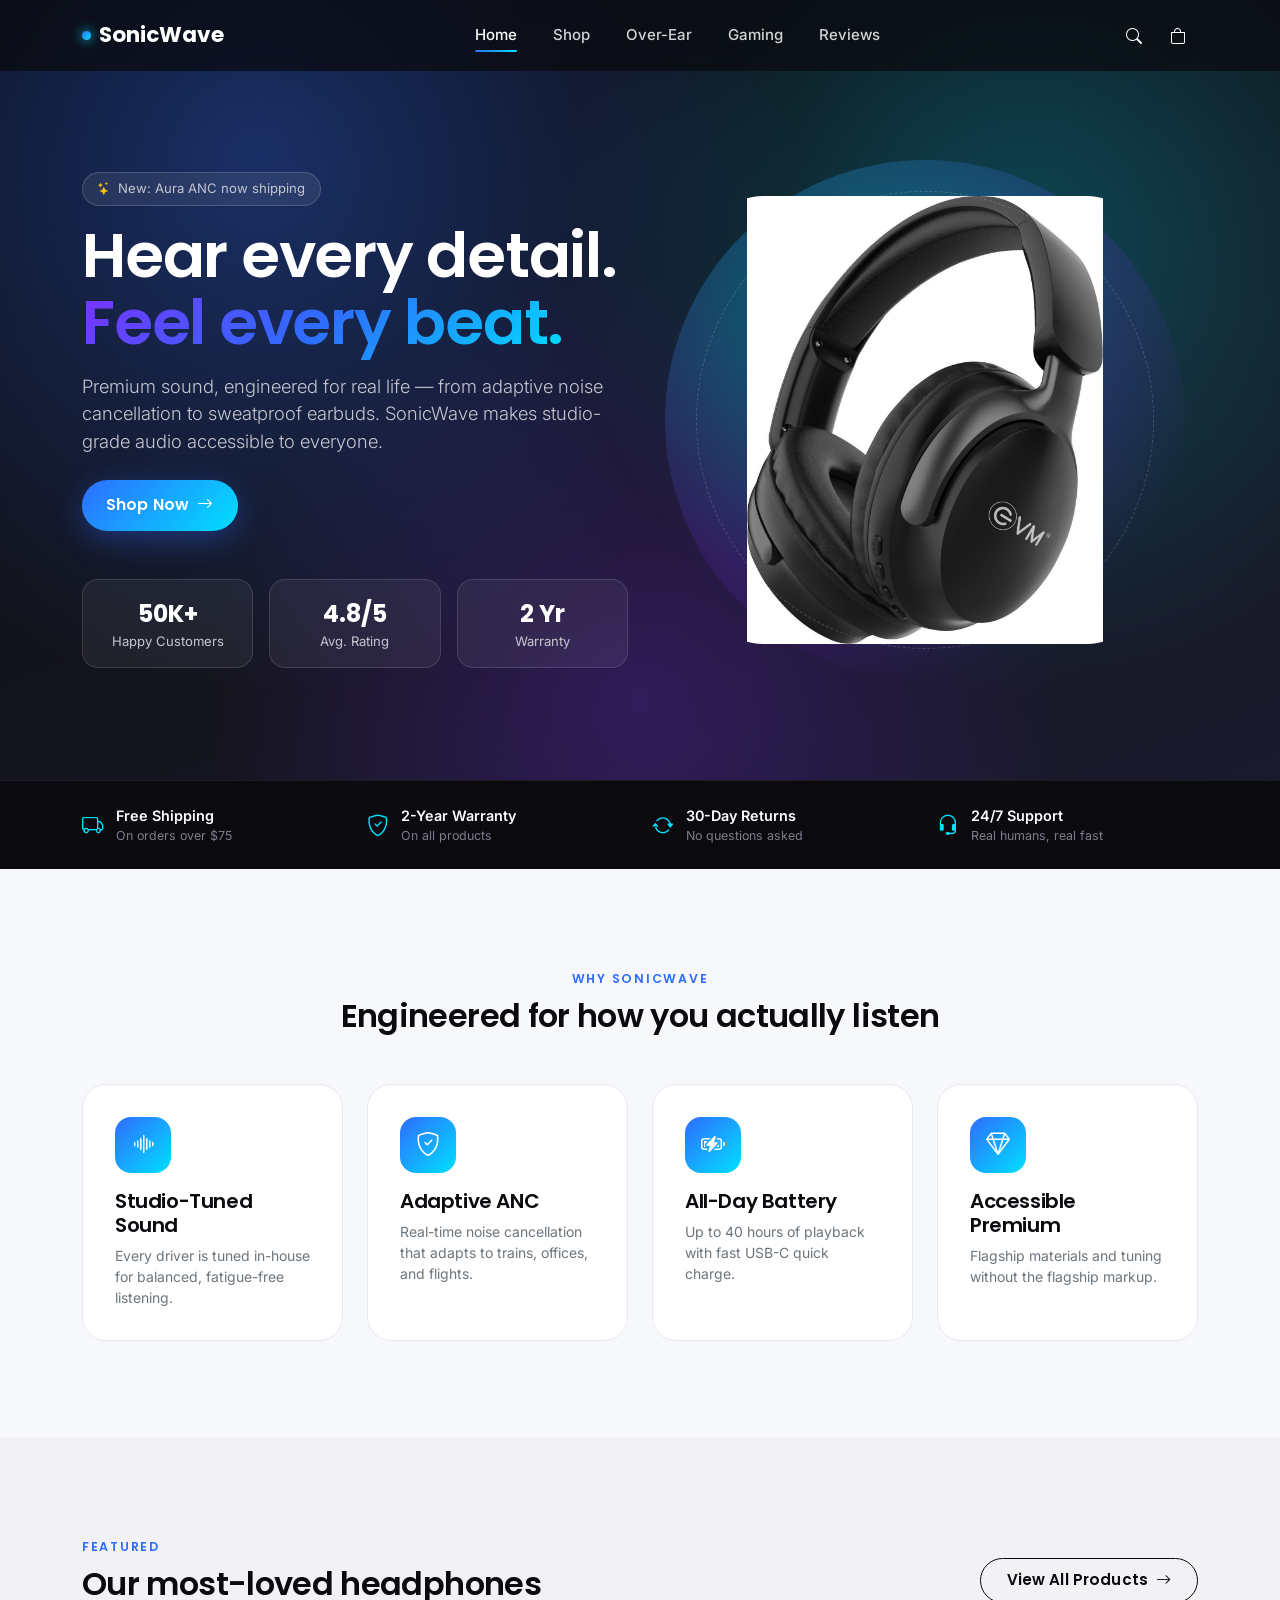
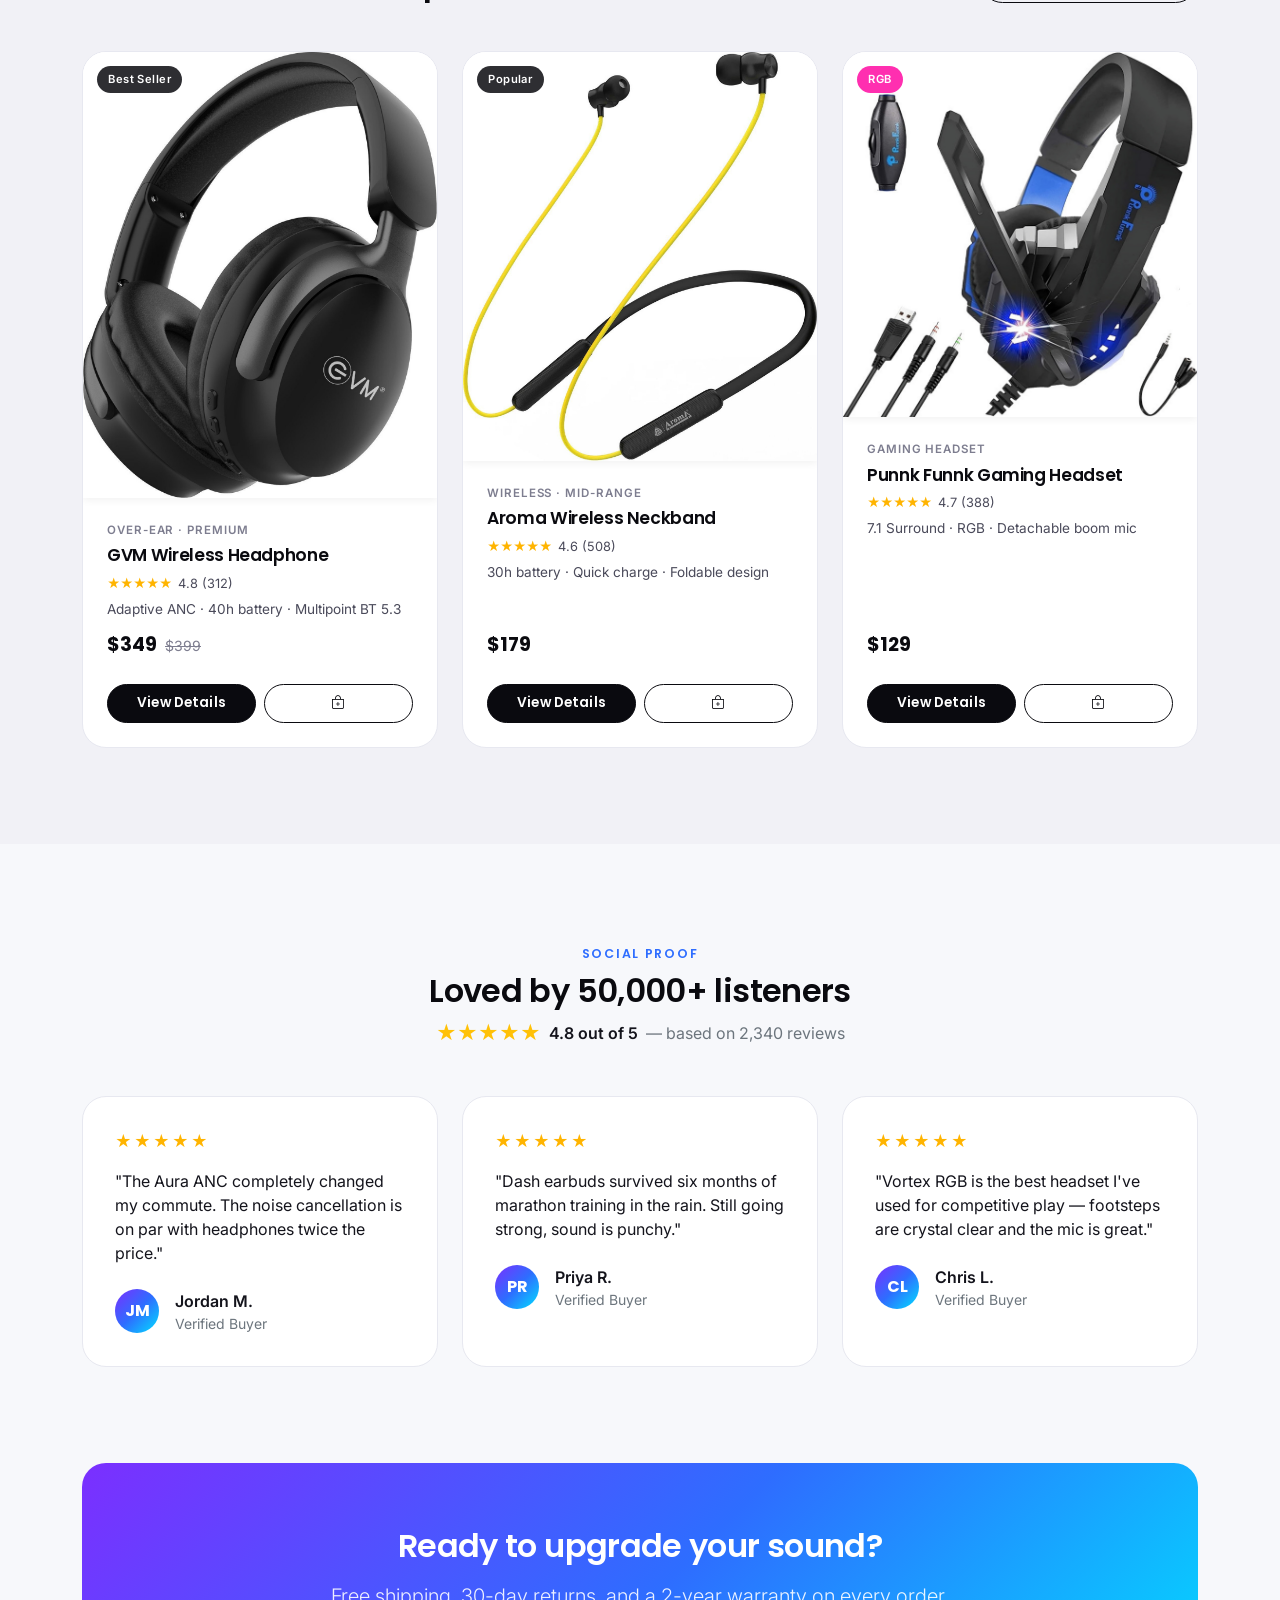
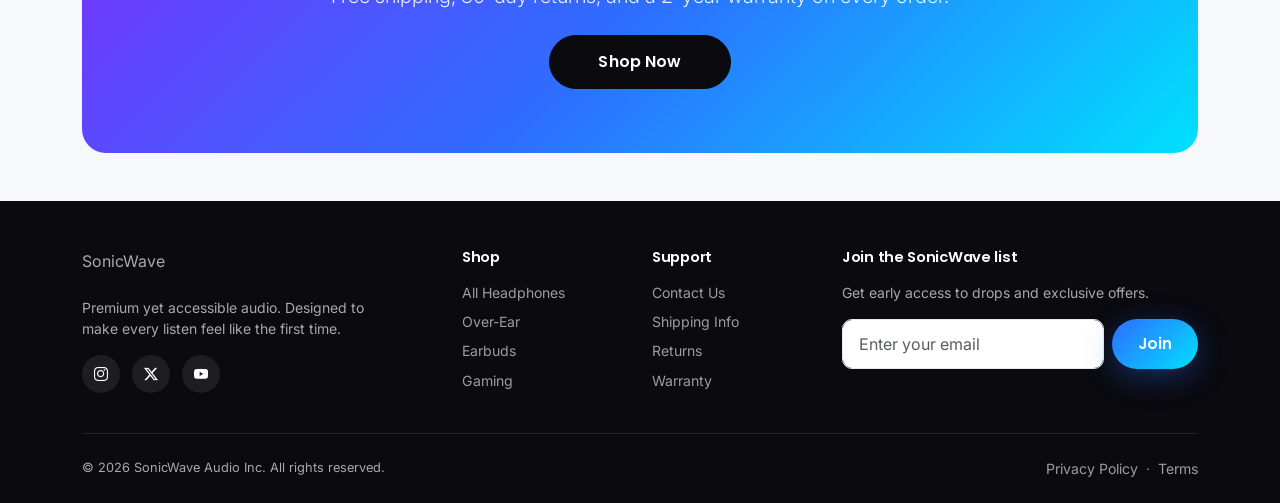
==== commit 8b7ff0f1: "second" ====
--- a/index.html
+++ b/index.html
@@ -89,7 +89,7 @@
         </div>
       </div>
       <div class="col-lg-6">
-        <div class="hero-art mx-auto" style="max-width:440px;">
+        <div class="hero-art mx-auto" style="max-width:520px;">
           <div class="glow-ring"></div>
           <img src="images/over1-main.jpeg" alt="SonicWave Aura ANC headphones" loading="eager">
         </div>
--- a/css/style.css
+++ b/css/style.css
@@ -319,12 +319,16 @@
   animation: spin 30s linear infinite;
 }
 .hero-art img {
-  width: 80%; height: 80%;
-  object-fit: cover;
-  border-radius: 50%;
-  border: 6px solid rgba(255,255,255,0.15);
-  filter: drop-shadow(0 20px 40px rgba(0,224,255,0.35));
-}
+  width: 86%;
+  height: auto;
+  max-height: 86%;
+  object-fit: contain;
+  border-radius: 14%;
+  /* border: 8px solid rgba(255,255,255,0.12);
+  filter: drop-shadow(0 24px 48px rgba(0,224,255,0.24)); */
+  transition: transform 0.35s ease, box-shadow 0.25s ease;
+}
+.hero-art img:hover { transform: translateY(-6px) scale(1.02); }
 @keyframes spin { from { transform: rotate(0deg);} to { transform: rotate(360deg);} }
 
 .stat-pill {
@@ -378,15 +382,45 @@
   display: flex;
   align-items: center;
   justify-content: center;
-  aspect-ratio: 1 / 1;
-}
-.product-media img { width: 100%; height: 100%; object-fit: cover; display: block; }
-.product-media.tone-1 { background: linear-gradient(150deg,#e8f3ff,#dbeeff); }
+  box-shadow: var(--shadow-sm);
+  background: #fff;
+}
+/* Generic product image fallback: keep inside the media box without overflowing */
+.product-media img {
+  display: block;
+  max-width: 100%;
+  max-height: 100%;
+  margin: 0 auto;
+}
+
+/* PLP / featured product cards: fill the card and crop if needed */
+.product-card .product-media img {
+  width: 100%;
+  height: 100%;
+  object-fit: cover;
+}
+
+/* PDP thumbnails: square thumbs should fill and crop */
+.pdp-thumb img {
+  width: 100%;
+  height: 100%;
+  object-fit: cover;
+  border-radius: calc(var(--radius-md) - 2px);
+}
+
+/* PDP main image: show the full product without unwanted cropping */
+#mainMediaImg {
+  width: 100%;
+  height: 100%;
+  object-fit: contain;
+  display: block;
+}
+/* .product-media.tone-1 { background: linear-gradient(150deg,#e8f3ff,#dbeeff); }
 .product-media.tone-2 { background: linear-gradient(150deg,#eee6ff,#e3d9ff); }
 .product-media.tone-3 { background: linear-gradient(150deg,#e6fbff,#d3f4ff); }
 .product-media.tone-4 { background: linear-gradient(150deg,#ffe9f2,#ffd9ec); }
 .product-media.tone-5 { background: linear-gradient(150deg,#111420,#1c2030); }
-.product-media.tone-6 { background: linear-gradient(150deg,#fff3e2,#ffe6c2); }
+.product-media.tone-6 { background: linear-gradient(150deg,#fff3e2,#ffe6c2); } */
 .variant-tint {
   position: absolute; inset: 0;
   mix-blend-mode: multiply;
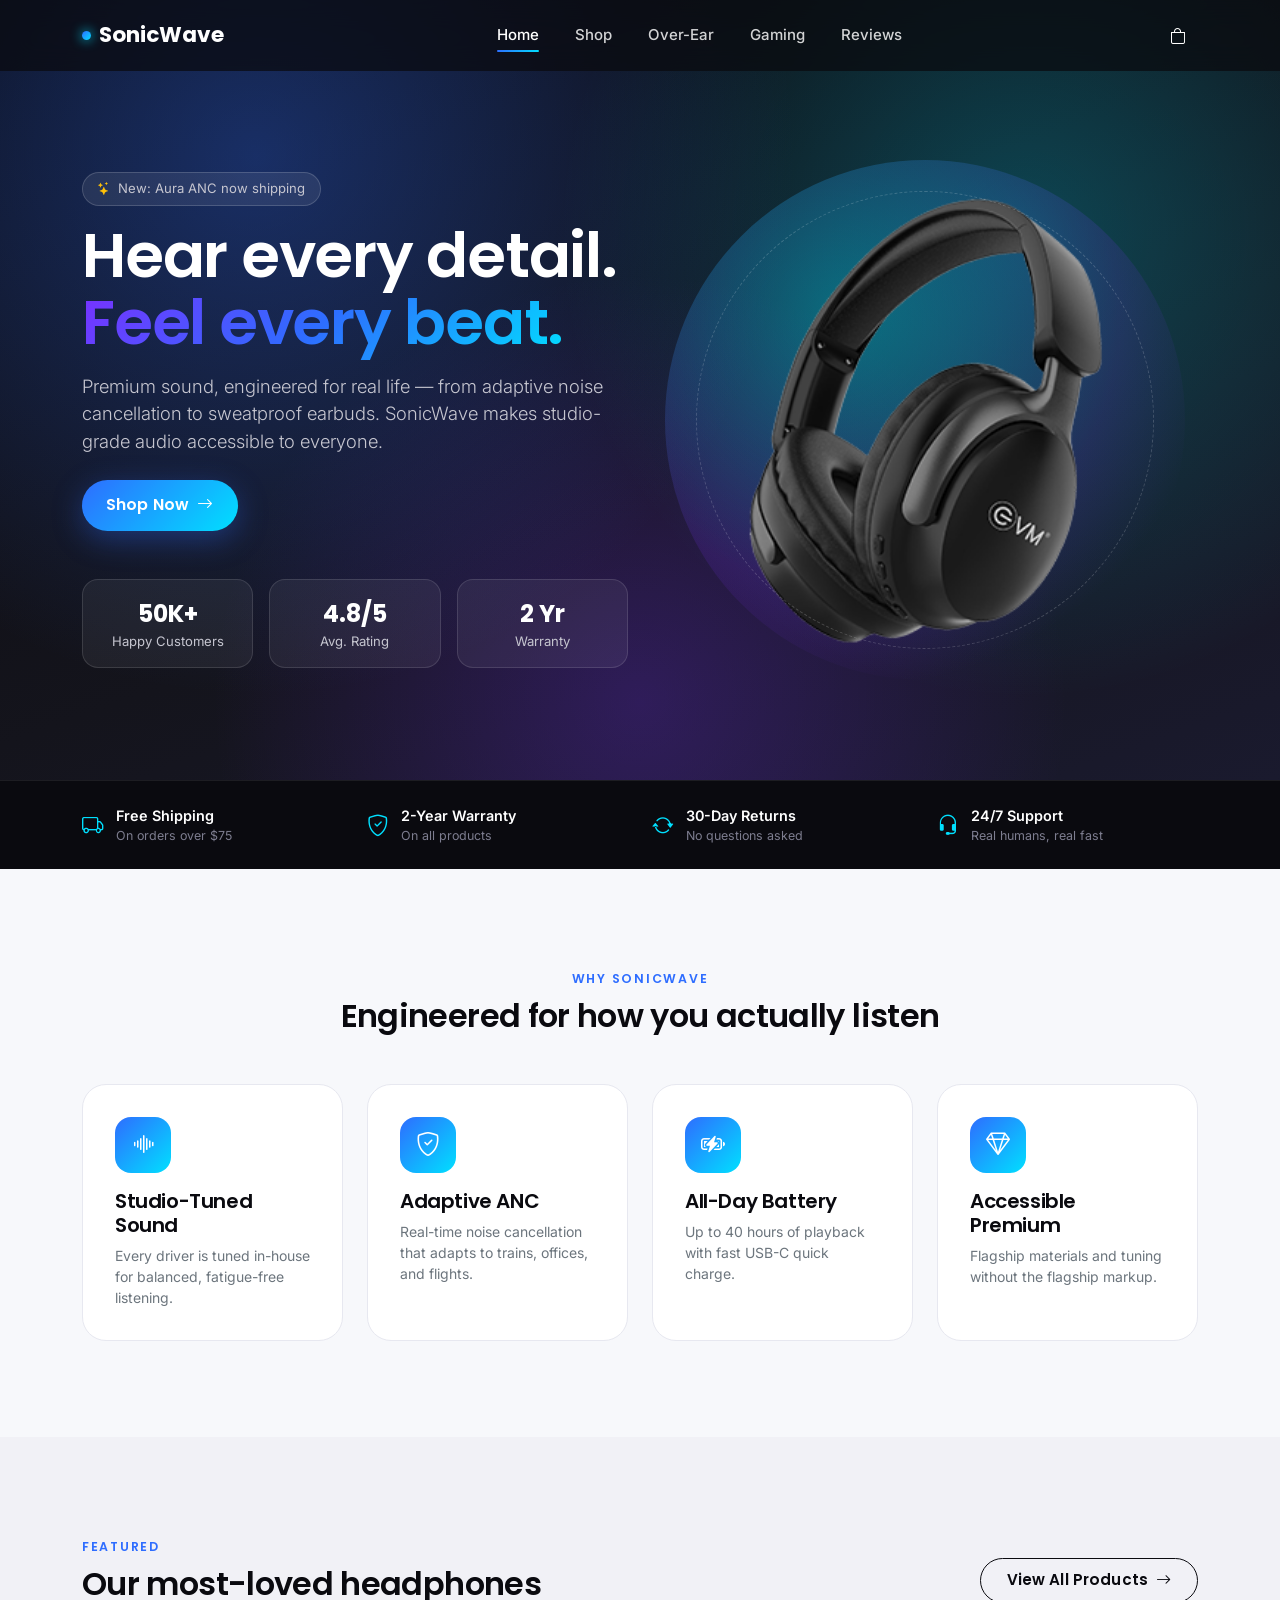
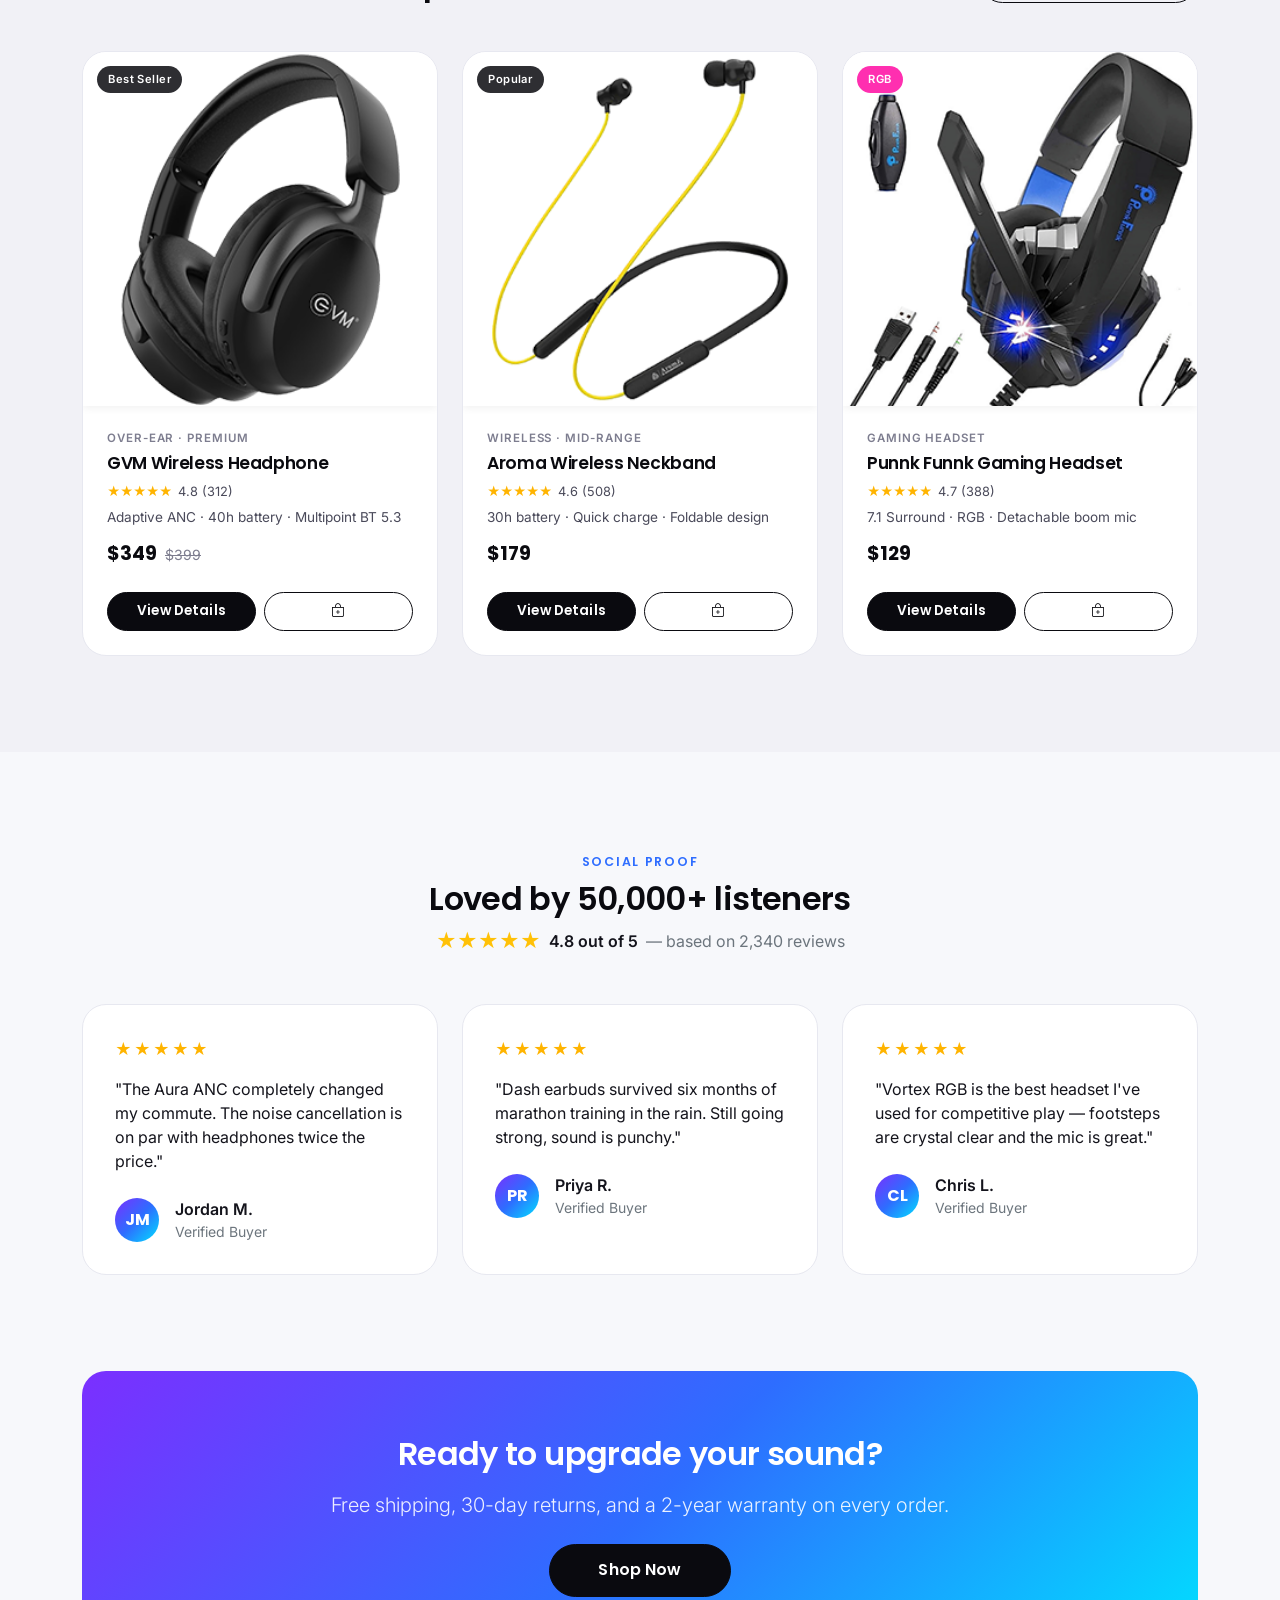
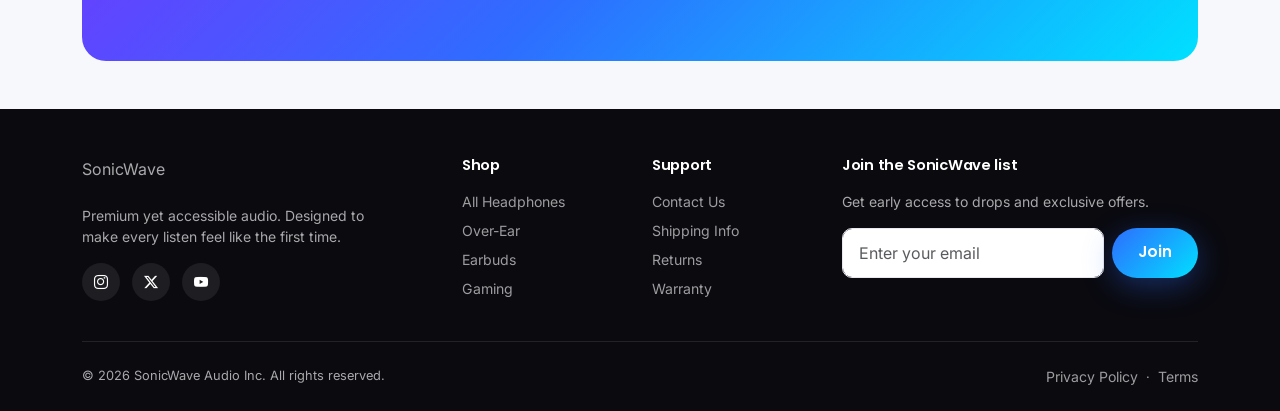
==== commit f17d80aa: "fourth" ====
--- a/index.html
+++ b/index.html
@@ -28,7 +28,6 @@
       </ul>
     </div>
     <div class="d-flex align-items-center gap-1">
-      <a href="shop.html" class="icon-link d-none d-md-inline-flex" aria-label="Search"><i class="bi bi-search"></i></a>
       <a href="cart.html" class="icon-link" aria-label="Cart">
         <i class="bi bi-bag"></i>
         <span class="cart-badge js-cart-count">0</span>
@@ -91,7 +90,7 @@
       <div class="col-lg-6">
         <div class="hero-art mx-auto" style="max-width:520px;">
           <div class="glow-ring"></div>
-          <img src="images/over1-main.jpeg" alt="SonicWave Aura ANC headphones" loading="eager">
+          <img src="images/over1-main.png" alt="SonicWave Aura ANC headphones" loading="eager">
         </div>
       </div>
     </div>
@@ -188,7 +187,7 @@
         <div class="product-card">
           <div class="product-media tone-1 position-relative">
             <span class="media-badge">Best Seller</span>
-            <img src="images/over1-main.jpeg" alt="SonicWave Aura ANC" loading="lazy">
+            <img src="images/over1-main.png" alt="SonicWave Aura ANC" loading="lazy">
           </div>
           <div class="card-body-sonic">
             <span class="p-category">Over-Ear · Premium</span>
@@ -212,7 +211,7 @@
         <div class="product-card">
           <div class="product-media tone-2 position-relative">
             <span class="media-badge">Popular</span>
-            <img src="images/wireless-main.jpeg" alt="Aroma Wireless Neckband" loading="lazy">
+            <img src="images/wireless-main.png" alt="Aroma Wireless Neckband" loading="lazy">
           </div>
           <div class="card-body-sonic">
             <span class="p-category">Wireless · Mid-Range</span>
@@ -233,7 +232,7 @@
         <div class="product-card">
           <div class="product-media tone-5 position-relative">
             <span class="media-badge badge-sale">RGB</span>
-            <img src="images/gaming-main.jpeg" alt="Punnk Funnk Gaming Headset" loading="lazy">
+            <img src="images/gaming-main.png" alt="Punnk Funnk Gaming Headset" loading="lazy">
           </div>
           <div class="card-body-sonic">
             <span class="p-category">Gaming Headset</span>
--- a/css/style.css
+++ b/css/style.css
@@ -324,11 +324,11 @@
   max-height: 86%;
   object-fit: contain;
   border-radius: 14%;
-  /* border: 8px solid rgba(255,255,255,0.12);
-  filter: drop-shadow(0 24px 48px rgba(0,224,255,0.24)); */
   transition: transform 0.35s ease, box-shadow 0.25s ease;
-}
-.hero-art img:hover { transform: translateY(-6px) scale(1.02); }
+  animation: grow 0.5s cubic-bezier(.34,1.56,.64,1);
+}
+@keyframes grow { from { transform: scale(0);} to { transform: scale(1);} }
+/* .hero-art img:hover { transform: translateY(-6px) scale(1.02); } */
 @keyframes spin { from { transform: rotate(0deg);} to { transform: rotate(360deg);} }
 
 .stat-pill {
